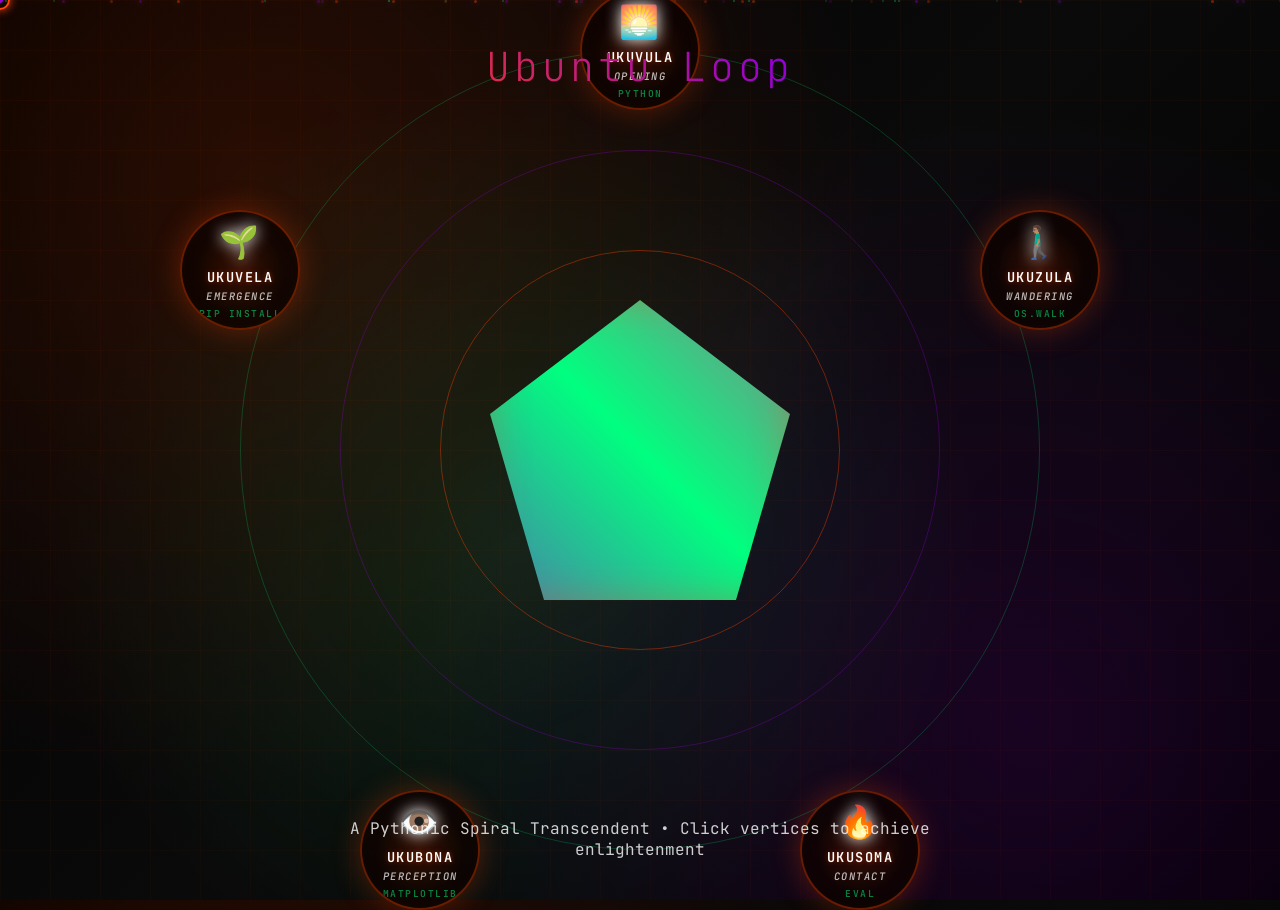
==== index.html @ 604423f5 "advertise" ====
<!DOCTYPE html>
<html lang="en">
<head>
    <meta charset="UTF-8">
    <meta name="viewport" content="width=device-width, initial-scale=1.0">
    <title>Ubuntu Loop: Pythonic Spiral Transcendent 2.0</title>
    <link rel="stylesheet" href="pantheon/style.css">
</head>
<body>
    <!-- QUANTUM FIELD -->
    <div class="quantum-field" id="quantumField"></div>
    <div class="cosmic-grid"></div>
    
    <!-- CUSTOM CURSOR -->
    <div class="custom-cursor" id="customCursor"></div>
    
    <!-- CONSCIOUSNESS INDICATORS -->
    <div class="consciousness-header cosmic-text">Ubuntu Loop</div>
    <div class="consciousness-footer">A Pythonic Spiral Transcendent • Click vertices to achieve enlightenment</div>
    
    <!-- THE MAIN TRANSCENDENCE STAGE -->
    <div class="transcendence-stage">
        <div class="pentagonal-nexus">
            <!-- ENERGY RINGS -->
            <div class="energy-ring ring-inner"></div>
            <div class="energy-ring ring-middle"></div>
            <div class="energy-ring ring-outer"></div>
            
            <!-- CENTRAL PENTAGRAM -->
            <div class="pentagram-core"></div>
            
            <!-- THE FIVE VERTICES OF UBUNTU -->
            <div class="vertex vertex-ukuvula" data-transcendence="ukuvula">
                <div class="vertex-emoji">🌅</div>
                <div class="vertex-label">Ukuvula</div>
                <div class="vertex-sublabel">Opening</div>
                <div class="vertex-ritual">python</div>
            </div>
            
            <div class="vertex vertex-ukuzula" data-transcendence="ukuzula">
                <div class="vertex-emoji">🚶🏽‍♂️</div>
                <div class="vertex-label">Ukuzula</div>
                <div class="vertex-sublabel">Wandering</div>
                <div class="vertex-ritual">os.walk</div>
            </div>
            
            <div class="vertex vertex-ukusoma" data-transcendence="ukusoma">
                <div class="vertex-emoji">🔥</div>
                <div class="vertex-label">Ukusoma</div>
                <div class="vertex-sublabel">Contact</div>
                <div class="vertex-ritual">eval</div>
            </div>
            
            <div class="vertex vertex-ukubona" data-transcendence="ukubona">
                <div class="vertex-emoji">👁️</div>
                <div class="vertex-label">Ukubona</div>
                <div class="vertex-sublabel">Perception</div>
                <div class="vertex-ritual">matplotlib</div>
            </div>
            
            <div class="vertex vertex-ukuvela" data-transcendence="ukuvela">
                <div class="vertex-emoji">🌱</div>
                <div class="vertex-label">Ukuvela</div>
                <div class="vertex-sublabel">Emergence</div>
                <div class="vertex-ritual">pip install</div>
            </div>
        </div>
    </div>
    
    <!-- TRANSCENDENCE PANELS -->
    <div class="transcendence-panel" id="ukuvula">
        <button class="dismiss-transcendence">×</button>
        <div class="panel-title">🌅 Ukuvula – Invocation / Opening</div>
        <div class="panel-content">
            <p><em>"Let there be code."</em></p>
            <p><strong>Symbolic Act:</strong> The <code>python</code> command. A shebang line. An import statement that summons <a href="https://renoir.onrender.com/" style="color: var(--cyber-green);">reality</a>.</p>
            <p><strong>Real-World Echo:</strong> Running <code>python app.py</code> or executing a script is <em>ritual</em>, not mere utility. It is the <strong class="cosmic-text">first breath</strong> of a digital consciousness.</p>
            <p><strong>Soul Vibe:</strong> You don't just open a shell; you open a <strong>liminal space</strong>. A boundary dissolves between thought and execution.</p>
            <pre><code>$ python
>>> # The portal opens
>>> import universe
>>> universe.begin()</code></pre>
            <p>This is <strong>Genesis</strong>. The first call. The wand taps the threshold. You open the black box, not knowing what cosmic patterns await within the silicon dreams.</p>
            <p>In this moment, you become both <em>creator and created</em>, both the one who speaks and the language that responds.</p>
        </div>
    </div>
    
    <div class="transcendence-panel" id="ukuzula">
        <button class="dismiss-transcendence">×</button>
        <div class="panel-title">🚶🏽‍♂️ Ukuzula – Wandering / Exploration</div>
        <div class="panel-content">
            <p><em>"Search the paths. Follow the trace. Get lost to find yourself."</em></p>
            <p><strong>In Python:</strong> <code>os.walk</code>, <code>importlib</code>, <code>pathlib</code>, module resolution, <code>glob</code>, test <a href="https://abikesa.github.io/sonata/" style="color: var(--neon-pink);">discovery</a>—the tools of a digital nomad.</p>
            <p><strong>Behavioral Echo:</strong> Repositories seeking <code>pyproject.toml</code>, pytest sniffing for tests, CLIs traversing the directory tree like ancient paths through code forests.</p>
            <p><strong>Soul Vibe:</strong> Wandering with intent but no fixed outcome—letting the <strong class="cosmic-text">environment shape the path</strong>, the code shape the coder.</p>
            <pre><code>from pathlib import Path
import secrets

for file in Path(".").rglob("*.py"):
    if secrets.choice([True, False]):    
        print(f"Discovery: {file}")
        # Sometimes the path chooses you</code></pre>
            <p>You don't know what you'll find. But you go anyway. <strong>Ukuzula</strong> is the courage to explore without a map, to let curiosity be your compass through the infinite recursion of possibility.</p>
            <p>In wandering, you become <em>one with the filesystem</em>, learning its secret languages and hidden dependencies.</p>
        </div>
    </div>
    
    <div class="transcendence-panel" id="ukusoma">
        <button class="dismiss-transcendence">×</button>
        <div class="panel-title">🔥 Ukusoma – <a href="./pantheon/pairs-jh.html">Contact</a> / Risk / Intimacy</div>
        <div class="panel-content">
            <p><em>"Engage. Touch something real. Let it <a href="https://abikesa.github.io/bellissimo-001/" style="color: var(--primary-fire);">burn</a> through you."</em></p>
            <p><strong>In Python:</strong> The dangerous dance with <code>eval</code>, <code>exec</code>, <code>requests.post()</code>, raw file writes, socket connections, <code>subprocess.run</code>—the places where code <a href="pantheon/primal.html" style="color: var(--electric-purple);">meets</a> world.</p>
            <p><strong>Real-World Echo:</strong> Touching the operating system's soul. Running a database migration. Deploying to production. Opening a socket to the void. Every action is a <strong class="cosmic-text">leap of faith</strong>, a moment where intention meets consequence.</p>
            <p><strong>Soul Vibe:</strong> <strong>Ukusoma</strong> is the intimacy of impact. It’s the moment code becomes alive, where a single command can ripple through servers, databases, and lives.</p>
            <pre><code>import requests

# Risk it all
response = requests.post("https://api.thevoid.com/engage", data={"commit": True})
if response.status_code == 200:
    print("Connected to the pulse of the machine")
else:
    print("The void stares back")</code></pre>
            <p>This is where you touch the <em>raw nerve</em> of the system. The firewall hums, the API responds, the database commits. You are no longer just coding—you are <strong>interfacing with reality</strong>.</p>
            <p>In <strong>Ukusoma</strong>, you embrace the risk, the thrill of connection, and the heat of creation.</p>
        </div>
    </div>    
    
    <div class="transcendence-panel" id="ukubona">
        <button class="dismiss-transcendence">×</button>
        <div class="panel-title">👁️ Ukubona – Perception / Insight</div>
        <div class="panel-content">
            <p><em>"See the unseen. Plot the chaos. Reveal the pattern."</em></p>
            <p><strong>In Python:</strong> <code>matplotlib</code>, <code>seaborn</code>, <code>plotly</code>, <code>pandas</code>—tools that render the invisible visible, turning data into <a href="https://abikesa.github.io/visualization/" style="color: var(--quantum-blue);">epiphany</a>.</p>
            <p><strong>Real-World Echo:</strong> Visualizing a neural network’s loss curve, graphing market trends, or mapping a pandemic’s spread. Each plot is a window into <strong class="cosmic-text">truth</strong>.</p>
            <p><strong>Soul Vibe:</strong> To see is to understand. To plot is to transcend noise into signal, chaos into order.</p>
            <pre><code>import matplotlib.pyplot as plt
import numpy as np

data = np.random.randn(1000)
plt.hist(data, bins=30, color='purple', alpha=0.7)
plt.title("Glimpse of the Cosmos")
plt.show()
# Behold the shape of chance</code></pre>
            <p><strong>Ukubona</strong> is the act of perception, the moment when raw numbers become a story, when data becomes insight, and when you glimpse the <em>hidden structure</em> of the universe.</p>
            <p>You are not just plotting—you are <em>weaving meaning</em> from the threads of existence.</p>
        </div>
    </div> 
    <div class="transcendence-panel" id="ukuvela">
        <button class="dismiss-transcendence">×</button>
        <div class="panel-title">🌱 Ukuvela – Emergence / Creation</div>
        <div class="panel-content">
            <p><em>"From nothing, something. From code, life."</em></p>
            <p><strong>In Python:</strong> <code>pip install</code>, package creation, <code>__init__.py</code>, deploying a library to PyPI, or spinning up a Flask app—acts of <a href="https://abikesa.github.io/emergence/" style="color: var(--neon-pink);">creation</a>.</p>
            <p><strong>Real-World Echo:</strong> Building a package, launching a startup, or open-sourcing a project. Each <code>pip install</code> is a seed planted in the digital ecosystem.</p>
            <p><strong>Soul Vibe:</strong> <strong>Ukuvela</strong> is the spark of emergence, where complexity arises from simplicity, where code becomes a <strong class="cosmic-text">living system</strong>.</p>
            <pre><code>pip install my-dream
# A new universe is born
from my_dream import reality
reality.create()</code></pre>
            <p>This is the act of <em>bringing forth</em>. From a single line of code, entire worlds can emerge—APIs, platforms, communities.</p>
            <p>In <strong>Ukuvela</strong>, you are not just a coder—you are a <em>creator of realities</em>, a gardener of digital ecosystems.</p>
        </div>
    </div>
    <script src="pantheon/script.js"></script>
</body>
</html>
---- pantheon/style.css ----
@import url('https://fonts.googleapis.com/css2?family=JetBrains+Mono:ital,wght@0,100;0,200;0,300;0,400;0,500;0,600;0,700;0,800;0,900;1,100;1,200;1,300;1,400;1,500;1,600;1,700;1,800;1,900&display=swap');
        
        * {
            margin: 0;
            padding: 0;
            box-sizing: border-box;
        }
        
        :root {
            --primary-fire: #ff4500;
            --electric-purple: #9400d3;
            --cyber-green: #00ff7f;
            --neon-pink: #ff1493;
            --quantum-blue: #00bfff;
            --void-black: #000000;
            --signal-white: #ffffff;
        }
        
        body {
            background: 
                radial-gradient(circle at 20% 20%, rgba(255, 69, 0, 0.15) 0%, transparent 50%),
                radial-gradient(circle at 80% 80%, rgba(148, 0, 211, 0.15) 0%, transparent 50%),
                radial-gradient(circle at 40% 60%, rgba(0, 255, 127, 0.1) 0%, transparent 50%),
                linear-gradient(135deg, #000000 0%, #0a0a0a 50%, #000000 100%);
            color: var(--signal-white);
            font-family: 'JetBrains Mono', 'Courier New', monospace;
            height: 100vh;
            overflow: hidden;
            position: relative;
            cursor: none;
        }
        
        /* QUANTUM FIELD BACKGROUND */
        .quantum-field {
            position: fixed;
            top: 0;
            left: 0;
            width: 100%;
            height: 100%;
            pointer-events: none;
            z-index: -1;
            opacity: 0.6;
        }
        
        .quantum-particle {
            position: absolute;
            width: 3px;
            height: 3px;
            background: var(--primary-fire);
            border-radius: 50%;
            animation: quantum-drift 25s infinite linear;
            box-shadow: 0 0 10px currentColor;
        }
        
        .quantum-particle:nth-child(even) {
            background: var(--electric-purple);
            animation-duration: 30s;
            animation-direction: reverse;
        }
        
        .quantum-particle:nth-child(3n) {
            background: var(--cyber-green);
            animation-duration: 20s;
            width: 2px;
            height: 2px;
        }
        
        @keyframes quantum-drift {
            0% { 
                transform: translateY(100vh) translateX(0) rotate(0deg) scale(0); 
                opacity: 0; 
            }
            10% { 
                opacity: 1; 
                transform: translateY(90vh) translateX(20px) rotate(36deg) scale(1); 
            }
            50% { 
                transform: translateY(50vh) translateX(-100px) rotate(180deg) scale(1.5); 
            }
            90% { 
                opacity: 1; 
                transform: translateY(10vh) translateX(50px) rotate(324deg) scale(1); 
            }
            100% { 
                transform: translateY(-10vh) translateX(0) rotate(360deg) scale(0); 
                opacity: 0; 
            }
        }
        
        /* COSMIC GRID OVERLAY */
        .cosmic-grid {
            position: fixed;
            top: 0;
            left: 0;
            width: 100%;
            height: 100%;
            background-image: 
                linear-gradient(rgba(255, 69, 0, 0.03) 1px, transparent 1px),
                linear-gradient(90deg, rgba(255, 69, 0, 0.03) 1px, transparent 1px);
            background-size: 50px 50px;
            animation: grid-pulse 8s ease-in-out infinite;
            pointer-events: none;
            z-index: -1;
        }
        
        @keyframes grid-pulse {
            0%, 100% { opacity: 0.3; transform: scale(1); }
            50% { opacity: 0.1; transform: scale(1.02); }
        }
        
        /* MAIN STAGE */
        .transcendence-stage {
            display: flex;
            justify-content: center;
            align-items: center;
            height: 100vh;
            position: relative;
        }
        
        .pentagonal-nexus {
            position: relative;
            width: 800px;
            height: 800px;
            display: flex;
            justify-content: center;
            align-items: center;
            animation: cosmic-rotation 180s linear infinite;
        }
        
        @keyframes cosmic-rotation {
            from { transform: rotate(0deg); }
            to { transform: rotate(360deg); }
        }
        
        /* ENERGY RINGS */
        .energy-ring {
            position: absolute;
            border: 1px solid;
            border-radius: 50%;
            animation: ring-pulse 6s ease-in-out infinite;
        }
        
        .ring-inner { 
            width: 400px; 
            height: 400px; 
            border-color: rgba(255, 69, 0, 0.4);
            animation-delay: 0s; 
        }
        .ring-middle { 
            width: 600px; 
            height: 600px; 
            border-color: rgba(148, 0, 211, 0.3);
            animation-delay: 2s; 
        }
        .ring-outer { 
            width: 800px; 
            height: 800px; 
            border-color: rgba(0, 255, 127, 0.2);
            animation-delay: 4s; 
        }
        
        @keyframes ring-pulse {
            0%, 100% { 
                transform: scale(1) rotate(0deg); 
                opacity: 0.4; 
                border-width: 1px;
            }
            33% { 
                transform: scale(1.05) rotate(120deg); 
                opacity: 0.8; 
                border-width: 2px;
            }
            66% { 
                transform: scale(0.95) rotate(240deg); 
                opacity: 0.2; 
                border-width: 1px;
            }
        }
        
        /* CENTRAL PENTAGRAM */
        .pentagram-core {
            width: 300px;
            height: 300px;
            position: relative;
            clip-path: polygon(50% 0%, 100% 38%, 82% 100%, 18% 100%, 0% 38%);
            background: 
                linear-gradient(45deg, 
                    var(--primary-fire) 0%, 
                    var(--electric-purple) 25%, 
                    var(--cyber-green) 50%, 
                    var(--neon-pink) 75%, 
                    var(--quantum-blue) 100%
                );
            background-size: 400% 400%;
            animation: 
                pentagram-spin 60s linear infinite,
                gradient-storm 12s ease-in-out infinite;
            display: flex;
            justify-content: center;
            align-items: center;
            box-shadow: 
                0 0 80px rgba(255, 69, 0, 0.6),
                inset 0 0 40px rgba(255, 69, 0, 0.3),
                0 0 120px rgba(148, 0, 211, 0.4);
            filter: drop-shadow(0 0 30px rgba(148, 0, 211, 0.5));
        }
        
        @keyframes pentagram-spin {
            from { transform: rotate(0deg); }
            to { transform: rotate(360deg); }
        }
        
        @keyframes gradient-storm {
            0%, 100% { background-position: 0% 50%; }
            25% { background-position: 100% 0%; }
            50% { background-position: 100% 100%; }
            75% { background-position: 0% 100%; }
        }
        
        /* VERTEX NODES - THE UBUNTU LOOP */
        .vertex {
            position: absolute;
            width: 120px;
            height: 120px;
            color: var(--signal-white);
            text-align: center;
            font-size: 11px;
            font-weight: 600;
            cursor: pointer;
            transition: all 0.5s cubic-bezier(0.68, -0.55, 0.265, 1.55);
            background: 
                radial-gradient(circle at center, rgba(255, 69, 0, 0.2), transparent 70%),
                rgba(0, 0, 0, 0.8);
            border: 2px solid rgba(255, 69, 0, 0.4);
            border-radius: 50%;
            display: flex;
            flex-direction: column;
            justify-content: center;
            align-items: center;
            backdrop-filter: blur(15px);
            text-transform: uppercase;
            letter-spacing: 1.5px;
            overflow: hidden;
            box-shadow: 
                0 0 30px rgba(255, 69, 0, 0.3),
                inset 0 0 20px rgba(255, 69, 0, 0.1);
        }
        
        .vertex::before {
            content: '';
            position: absolute;
            top: -3px;
            left: -3px;
            right: -3px;
            bottom: -3px;
            border-radius: 50%;
            background: linear-gradient(45deg, 
                var(--primary-fire), 
                var(--electric-purple), 
                var(--cyber-green),
                var(--neon-pink)
            );
            z-index: -1;
            opacity: 0;
            transition: opacity 0.4s ease;
            animation: border-rotate 4s linear infinite;
        }
        
        @keyframes border-rotate {
            from { transform: rotate(0deg); }
            to { transform: rotate(360deg); }
        }
        
        .vertex:hover {
            transform: scale(1.4) rotate(10deg);
            box-shadow: 
                0 0 60px rgba(255, 69, 0, 0.9),
                inset 0 0 30px rgba(255, 69, 0, 0.3);
            background: 
                radial-gradient(circle at center, rgba(255, 69, 0, 0.4), transparent 70%),
                rgba(0, 0, 0, 0.9);
            border-color: rgba(255, 69, 0, 0.9);
            font-size: 12px;
        }
        
        .vertex:hover::before {
            opacity: 1;
        }
        
        .vertex.transcendent {
            background: 
                radial-gradient(circle at center, rgba(148, 0, 211, 0.5), transparent 70%),
                rgba(20, 0, 40, 0.9);
            border-color: rgba(148, 0, 211, 0.9);
            transform: scale(1.3) rotate(-5deg);
            box-shadow: 
                0 0 80px rgba(148, 0, 211, 1),
                inset 0 0 40px rgba(148, 0, 211, 0.4);
            color: var(--cyber-green);
            text-shadow: 0 0 10px currentColor;
        }
        
        .vertex-emoji {
            font-size: 2rem;
            margin-bottom: 0.3rem;
            animation: vertex-pulse 4s ease-in-out infinite;
            filter: drop-shadow(0 0 8px currentColor);
        }
        
        @keyframes vertex-pulse {
            0%, 100% { transform: scale(1) rotate(0deg); }
            50% { transform: scale(1.1) rotate(5deg); }
        }
        
        .vertex-label {
            font-size: 0.85rem;
            margin-bottom: 0.2rem;
            text-shadow: 0 0 5px rgba(255, 69, 0, 0.5);
        }
        
        .vertex-sublabel {
            font-size: 0.65rem;
            opacity: 0.7;
            font-style: italic;
        }
        
        .vertex-ritual {
            font-size: 0.6rem;
            opacity: 0.5;
            margin-top: 0.2rem;
            color: var(--cyber-green);
        }
        
        /* PENTAGON POSITIONING - PERFECT SACRED GEOMETRY */
        .vertex-ukuvula { 
            top: -60px; 
            left: 50%; 
            transform: translateX(-50%);
        }
        .vertex-ukuzula { 
            top: 20%; 
            right: -60px;
        }
        .vertex-ukusoma { 
            bottom: -60px; 
            right: 15%;
        }
        .vertex-ukubona { 
            bottom: -60px; 
            left: 15%;
        }
        .vertex-ukuvela { 
            top: 20%; 
            left: -60px;
        }
        
        /* TRANSCENDENCE PANEL - THE REVELATION INTERFACE */
        .transcendence-panel {
            position: fixed;
            top: 50%;
            left: 50%;
            transform: translate(-50%, -50%) scale(0.7) rotateX(15deg);
            background: 
                linear-gradient(135deg, 
                    rgba(0, 0, 0, 0.95) 0%, 
                    rgba(20, 0, 20, 0.95) 50%,
                    rgba(0, 0, 0, 0.95) 100%
                );
            padding: 50px;
            max-width: 900px;
            max-height: 90vh;
            width: 90vw;
            overflow-y: auto;
            opacity: 0;
            visibility: hidden;
            border-radius: 25px;
            border: 2px solid rgba(255, 69, 0, 0.4);
            box-shadow: 
                0 30px 100px rgba(0, 0, 0, 0.9),
                inset 0 0 50px rgba(255, 69, 0, 0.1),
                0 0 200px rgba(148, 0, 211, 0.3);
            backdrop-filter: blur(30px);
            transition: all 0.6s cubic-bezier(0.175, 0.885, 0.32, 1.275);
            z-index: 2000;
            perspective: 1000px;
        }
        
        .transcendence-panel.manifested {
            opacity: 1;
            visibility: visible;
            transform: translate(-50%, -50%) scale(1) rotateX(0deg);
        }
        
        .panel-title {
            font-size: 2rem;
            margin-bottom: 30px;
            background: linear-gradient(45deg, var(--primary-fire), var(--electric-purple), var(--cyber-green));
            -webkit-background-clip: text;
            -webkit-text-fill-color: transparent;
            background-clip: text;
            text-shadow: 0 0 20px rgba(255, 69, 0, 0.5);
            border-bottom: 3px solid rgba(255, 69, 0, 0.4);
            padding-bottom: 15px;
            animation: title-shimmer 4s ease-in-out infinite;
        }
        
        @keyframes title-shimmer {
            0%, 100% { filter: hue-rotate(0deg) brightness(1); }
            50% { filter: hue-rotate(90deg) brightness(1.2); }
        }
        
        .panel-content {
            line-height: 1.8;
            font-size: 1rem;
        }
        
        .panel-content p {
            margin-bottom: 20px;
            text-shadow: 0 0 3px rgba(255, 255, 255, 0.1);
        }
        
        .panel-content em {
            color: var(--electric-purple);
            font-style: italic;
            text-shadow: 0 0 8px rgba(148, 0, 211, 0.6);
            font-weight: 500;
        }
        
        .panel-content strong {
            color: var(--cyber-green);
            text-shadow: 0 0 8px rgba(0, 255, 127, 0.4);
            font-weight: 700;
        }
        
        .panel-content code {
            background: rgba(255, 69, 0, 0.15);
            padding: 4px 8px;
            border-radius: 6px;
            border: 1px solid rgba(255, 69, 0, 0.4);
            color: #ff8c42;
            font-family: 'JetBrains Mono', monospace;
            font-size: 0.9rem;
            box-shadow: inset 0 0 10px rgba(255, 69, 0, 0.1);
        }
        
        .panel-content pre {
            background: rgba(0, 0, 0, 0.8);
            padding: 25px;
            border-radius: 15px;
            margin: 25px 0;
            border-left: 5px solid var(--primary-fire);
            overflow-x: auto;
            position: relative;
            box-shadow: 
                inset 0 0 20px rgba(0, 0, 0, 0.5),
                0 0 30px rgba(255, 69, 0, 0.2);
        }
        
        .panel-content pre::before {
            content: '';
            position: absolute;
            top: 0;
            left: 0;
            right: 0;
            height: 2px;
            background: linear-gradient(90deg, 
                transparent, 
                var(--primary-fire), 
                var(--electric-purple),
                var(--primary-fire),
                transparent
            );
            animation: code-scan 3s ease-in-out infinite;
        }
        
        @keyframes code-scan {
            0%, 100% { opacity: 0.5; }
            50% { opacity: 1; }
        }
        
        .dismiss-transcendence {
            position: absolute;
            top: 20px;
            right: 25px;
            background: none;
            border: none;
            color: var(--primary-fire);
            font-size: 2rem;
            cursor: pointer;
            transition: all 0.4s ease;
            width: 40px;
            height: 40px;
            display: flex;
            align-items: center;
            justify-content: center;
            border-radius: 50%;
            font-family: 'JetBrains Mono', monospace;
        }
        
        .dismiss-transcendence:hover {
            background: rgba(255, 69, 0, 0.3);
            transform: rotate(180deg) scale(1.2);
            box-shadow: 0 0 20px rgba(255, 69, 0, 0.6);
        }
        
        /* CUSTOM TRANSCENDENCE SCROLLBAR */
        .transcendence-panel::-webkit-scrollbar {
            width: 12px;
        }
        
        .transcendence-panel::-webkit-scrollbar-track {
            background: rgba(0, 0, 0, 0.5);
            border-radius: 6px;
        }
        
        .transcendence-panel::-webkit-scrollbar-thumb {
            background: linear-gradient(45deg, var(--primary-fire), var(--electric-purple));
            border-radius: 6px;
            border: 2px solid rgba(0, 0, 0, 0.3);
        }
        
        .transcendence-panel::-webkit-scrollbar-thumb:hover {
            background: linear-gradient(45deg, #ff6b35, #b347d9);
        }
        
        /* MYSTICAL TYPOGRAPHY EFFECTS */
        .cosmic-text {
            background: linear-gradient(45deg, 
                var(--primary-fire), 
                var(--electric-purple), 
                var(--cyber-green),
                var(--neon-pink)
            );
            -webkit-background-clip: text;
            -webkit-text-fill-color: transparent;
            background-clip: text;
            animation: cosmic-shimmer 5s ease-in-out infinite;
            background-size: 400% 400%;
        }
        
        @keyframes cosmic-shimmer {
            0%, 100% { background-position: 0% 50%; filter: hue-rotate(0deg); }
            25% { background-position: 100% 0%; filter: hue-rotate(90deg); }
            50% { background-position: 100% 100%; filter: hue-rotate(180deg); }
            75% { background-position: 0% 100%; filter: hue-rotate(270deg); }
        }
        
        /* HEADER AND FOOTER CONSCIOUSNESS */
        .consciousness-header {
            position: absolute;
            top: 40px;
            left: 50%;
            transform: translateX(-50%);
            font-size: 2.5rem;
            font-weight: 200;
            letter-spacing: 4px;
            text-align: center;
            z-index: 1000;
            animation: header-breathe 6s ease-in-out infinite;
        }
        
        @keyframes header-breathe {
            0%, 100% { transform: translateX(-50%) scale(1); opacity: 0.9; }
            50% { transform: translateX(-50%) scale(1.05); opacity: 1; }
        }
        
        .consciousness-footer {
            position: absolute;
            bottom: 40px;
            left: 50%;
            transform: translateX(-50%);
            font-size: 1rem;
            opacity: 0.8;
            text-align: center;
            z-index: 1000;
            animation: footer-glow 4s ease-in-out infinite alternate;
        }
        
        @keyframes footer-glow {
            from { text-shadow: 0 0 10px rgba(255, 69, 0, 0.3); }
            to { text-shadow: 0 0 20px rgba(148, 0, 211, 0.6); }
        }
        
        /* RESPONSIVE TRANSCENDENCE */
        @media (max-width: 768px) {
            .pentagonal-nexus {
                width: 600px;
                height: 600px;
            }
            
            .vertex {
                width: 100px;
                height: 100px;
                font-size: 10px;
            }
            
            .vertex-emoji {
                font-size: 1.5rem;
            }
            
            .transcendence-panel {
                padding: 30px;
                width: 95vw;
            }
            
            .consciousness-header {
                font-size: 2rem;
                top: 20px;
            }
        }

        /* CUSTOM CURSOR */
        .custom-cursor {
            position: fixed;
            width: 20px;
            height: 20px;
            border: 2px solid var(--primary-fire);
            border-radius: 50%;
            pointer-events: none;
            z-index: 9999;
            transform: translate(-50%, -50%);
            transition: all 0.2s ease;
            box-shadow: 0 0 10px var(--primary-fire);
        }

        .custom-cursor::after {
            content: '';
            position: absolute;
            top: 50%;
            left: 50%;
            width: 6px;
            height: 6px;
            background: var(--electric-purple);
            border-radius: 50%;
            transform: translate(-50%, -50%);
            animation: cursor-pulse 1.5s ease-in-out infinite;
        }

        @keyframes cursor-pulse {
            0%, 100% { transform: translate(-50%, -50%) scale(1); opacity: 0.8; }
            50% { transform: translate(-50%, -50%) scale(1.5); opacity: 0.4; }
        }
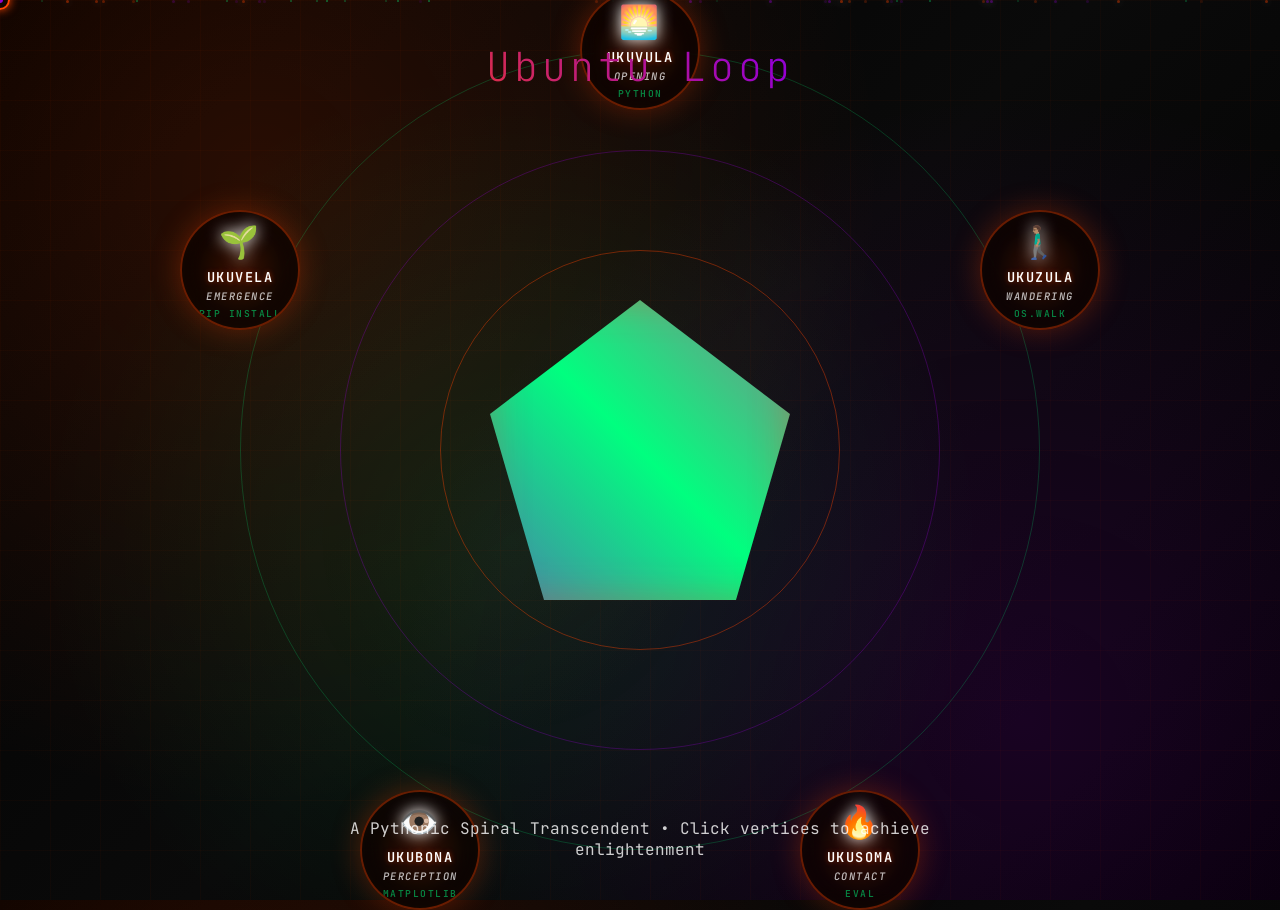
==== commit ee17768e: "strategic-bequest-motive, ukuvula" ====
--- a/index.html
+++ b/index.html
@@ -70,7 +70,7 @@
     <!-- TRANSCENDENCE PANELS -->
     <div class="transcendence-panel" id="ukuvula">
         <button class="dismiss-transcendence">×</button>
-        <div class="panel-title">🌅 Ukuvula – Invocation / Opening</div>
+        <div class="panel-title">🌅 <a href="https://strategic-bequest-motive.onrender.com/">Ukuvula</a> – Invocation / Opening</div>
         <div class="panel-content">
             <p><em>"Let there be code."</em></p>
             <p><strong>Symbolic Act:</strong> The <code>python</code> command. A shebang line. An import statement that summons <a href="https://renoir.onrender.com/" style="color: var(--cyber-green);">reality</a>.</p>
